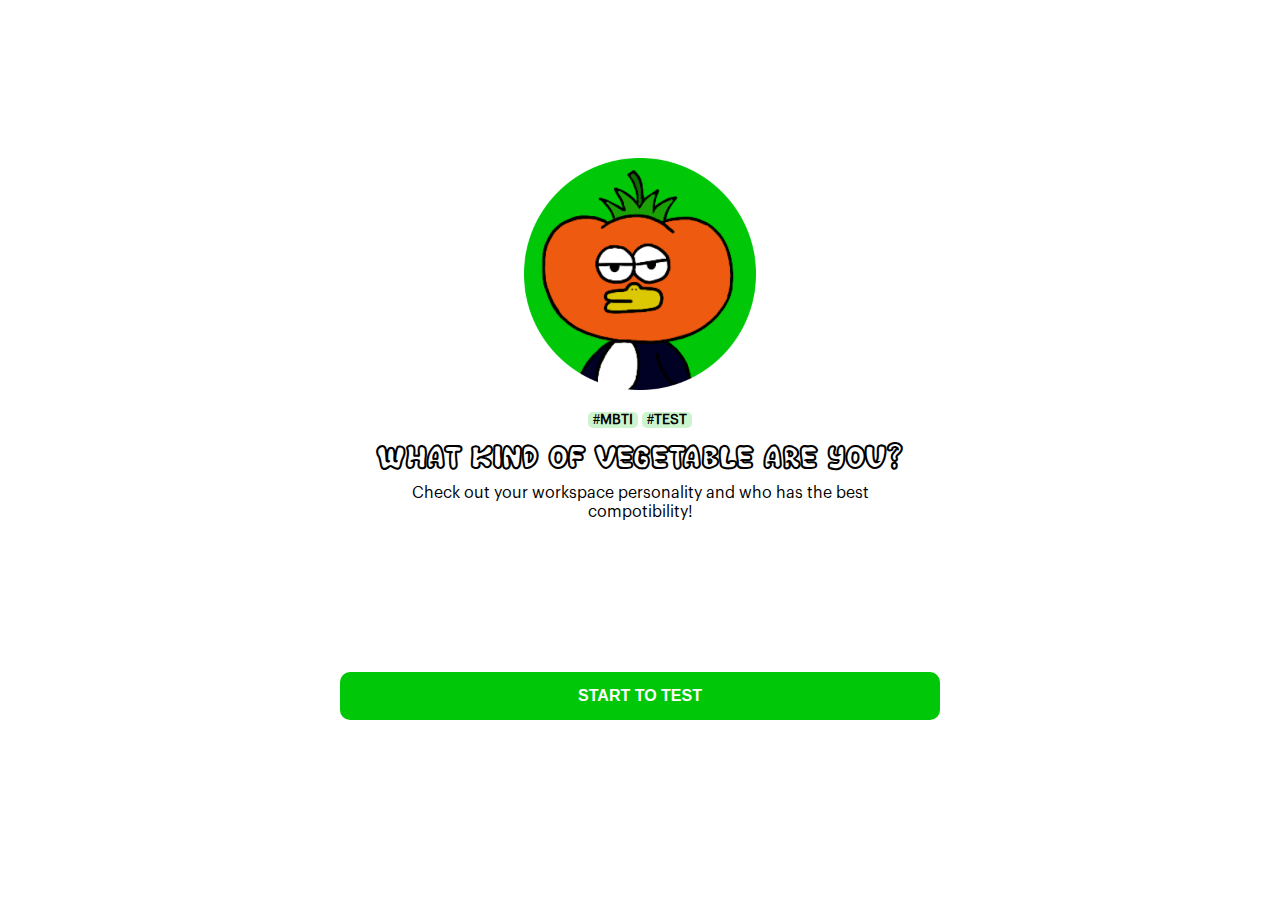
==== PUI-FINAL/index.html @ 0dc1e23e "pui" ====
<!DOCTYPE html>
<html lang="en">
<head>
    <meta charset="UTF-8">
    <meta http-equiv="X-UA-Compatible" content="IE=edge">
    <meta name="viewport" content="width=device-width, initial-scale=1.0">
    <title>MBTI TEST</title>
    <link rel="stylesheet" href="./style.css">
    <script src="./script.js" defer></script>
    <script src="https://code.jquery.com/jquery-3.5.1.min.js"></script>
</head>
<body>
    <!-- 시작 화면 -->
    <section id="start-page" role="group" aria-label="1/12">
        <div class="wrapper">
            <img class="character-img" src="./start-page-img/Group 38 (1).png" alt="">

        
            <div id="start-page-tag">
                <span class="tag-design">#MBTI</span>
                <span class="tag-design">#TEST</span>
            </div>
    
            <div id="start-page-title">
                <h1>WHAT KIND OF VEGETABLE ARE YOU?</h1>
            </div>
    
            <p id="start-page-desc">Check out your workspace personality and who has the best compotibility!</p>
            <button id="start-btn">START TO TEST</button>
        </div>

    </section>

    <!-- 질문 화면 -->
    <section id="main-page">
        <div class="wrapper">
            <div id="q1" role="group" aria-label="2/12">
                <div class="main-page-header">
                    <div class="main-page-q-info">
                        <img class="back_btn" src="" alt="">
                        <p class="prev_btn">PREVIOUS QUESTION</p>
                    </div>
                    <div class="q-sequence">1/12</div>
                </div>
                <div class="progress-bar">
                    <div class="progress-bar-current"></div>
                </div>
        
                <div class="main-page-question">
                    <h2 class="q-counter">Q1</h2>
                    <p class="q-content">When you have an early morning meeting, what would be your arrival time?</p>
                </div>
        
                <div class="main-page-option">
                    <!-- <input type="radio" name="q1-test" value="1">Arrive 10 minutes before the meeting time -->
                    <button class="quest-1 quest-answer" id="q1-option-1" value="1">Arrive 10 minutes before the meeting time</button>
                    <button class="quest-1 quest-answer" id="q1-option-2" value="2">Arrive just in time for the meeting time</button>
                </div>
            </div>
        
            <div id="q2" role="group" aria-label="3/12">
                <div class="main-page-header">
                    <div class="main-page-q-info">
                        <img class="back_btn" src="" alt="">
                        <p class="prev_btn">PREVIOUS QUESTION</p>
                    </div>
                    <div class="q-sequence">2/12</div>
                </div>
                <div class="progress-bar">
                    <div class="progress-bar-current"></div>
                </div>
        
                <div class="main-page-question">
                    <h2 class="q-counter">Q2</h2>
                    <p class="q-content">How would you handle things when you have a pile of to-dos?</p>
                </div>
        
                <div class="main-page-option">
                    <button class="quest-2 quest-answer" id="q2-option-1" value="1">Make a to-do list first, and process them sequentially</button>
                    <button class="quest-2 quest-answer" id="q2-option-2" value="2">Based on work situation, deal with it flexibly</button>
                </div>
            </div>

            
            <div  id="q3" role="group" aria-label="4/12">
                <div class="main-page-header">
                    <div class="main-page-q-info">
                        <img class="back_btn" src="" alt="">
                        <p class="prev_btn">PREVIOUS QUESTION</p>
                    </div>
                    <div class="q-sequence">3/12</div>
                </div>
                <div class="progress-bar">
                    <div class="progress-bar-current"></div>
                </div>
        
                <div class="main-page-question">
                    <h2 class="q-counter">Q3</h2>
                    <p class="q-content">On the last day of the project presentation, what would you think just before the presentation?</p>
                </div>
        
                <div class="main-page-option">
                    <button class="quest-3 quest-answer" id="q3-option-1" value="2">Think that the success or failure of the presentation is left to the luck</button>
                    <button class="quest-3 quest-answer" id="q3-option-2" value="1">Memorize the script and the expected questions</button>
                </div>
            </div>
        
            <div id="q4" role="group" aria-label="5/12">
                <div class="main-page-header">
                    <div class="main-page-q-info">
                        <img class="back_btn" src="" alt="">
                        <p class="prev_btn">PREVIOUS QUESTION</p>
                    </div>
                    <div class="q-sequence">4/12</div>
                </div>
                <div class="progress-bar">
                    <div class="progress-bar-current"></div>
                </div>
        
                <div class="main-page-question">
                    <h2 class="q-counter">Q4</h2>
                    <p class="q-content">On the way to a meeting, what would you do if you see the team member in front of you?</p>
                </div>
        
                <div class="main-page-option">
                    <button class="quest-4 quest-answer" id="q4-option-1" value="1">Don’t follw them, just walk at my own pace</button>
                    <button class="quest-4 quest-answer" id="q4-option-2" value="2">Say ‘Hi’, and walk together</button>
                </div>
            </div>
        
            <div id="q5" role="group" aria-label="6/12">
                <div class="main-page-header">
                    <div class="main-page-q-info">
                        <img class="back_btn" src="" alt="">
                        <p class="prev_btn">PREVIOUS QUESTION</p>
                    </div>
                    <div class="q-sequence">5/12</div>
                </div>
                <div class="progress-bar">
                    <div class="progress-bar-current"></div>
                </div>
        
                <div class="main-page-question">
                    <h2 class="q-counter">Q5</h2>
                    <p class="q-content">When you move to a new team, what would you do first?</p>
                </div>
        
                <div class="main-page-option">
                    <button class="quest-5 quest-answer" id="q5-option-1" value="2">Greet new team members</button>
                    <button class="quest-5 quest-answer" id="q5-option-2" value="1">Look through the old history to adapt to the new team</button>
                </div>
            </div>
        
            <div id="q6" role="group" aria-label="7/12">
                <div class="main-page-header">
                    <div class="main-page-q-info">
                        <img class="back_btn" src="" alt="">
                        <p class="prev_btn">PREVIOUS QUESTION</p>
                    </div>
                    <div class="q-sequence">6/12</div>
                </div>
                <div class="progress-bar">
                    <div class="progress-bar-current"></div>
                </div>
        
                <div class="main-page-question">
                    <h2 class="q-counter">Q6</h2>
                    <p class="q-content">If you had to choose between two bosses, which one would you like to work with?</p>
                </div>
        
                <div class="main-page-option">
                    <button class="quest-6 quest-answer" id="q6-option-1" value="1">A person with great abilities, but a cold and negative person</button>
                    <button class="quest-6 quest-answer" id="q6-option-2" value="2">A person who is not good at work, but is warm and positive</button>
                </div>
            </div>
        
        
            <div id="q7" role="group" aria-label="8/12">
                <div class="main-page-header">
                    <div class="main-page-q-info">
                        <img class="back_btn" src="" alt="">
                        <p class="prev_btn">PREVIOUS QUESTION</p>
                    </div>
                    <div class="q-sequence">7/12</div>
                </div>
                <div class="progress-bar">
                    <div class="progress-bar-current"></div>
                </div>
        
                <div class="main-page-question">
                    <h2 class="q-counter">Q7</h2>
                    <p class="q-content">If you had to select a new project, what project would you choose?</p>
                </div>
        
                <div class="main-page-option">
                    <button class="quest-7 quest-answer" id="q7-option-1" value="1">Choose a job that is more conducive to your career</button>
                    <button class="quest-7 quest-answer" id="q7-option-2" value="2">Choose a job that appeals to you more</button>
                </div>
            </div>
        
            <div id="q8" role="group" aria-label="9/12">
                <div class="main-page-header">
                    <div class="main-page-q-info">
                        <img class="back_btn" src="" alt="">
                        <p class="prev_btn">PREVIOUS QUESTION</p>
                    </div>
                    <div class="q-sequence">8/12</div>
                </div>
                <div class="progress-bar">
                    <div class="progress-bar-current"></div>
                </div>
        
                <div class="main-page-question">
                    <h2 class="q-counter">Q8</h2>
                    <p class="q-content">If you was given a new project, how would you proceed?</p>
                </div>
        
                <div class="main-page-option">
                    <button class="quest-8 quest-answer" id="q8-option-1" value="1">Pursue a safe direction based on previous data</button>
                    <button class="quest-8 quest-answer" id="q8-option-2" value="2">Trust your intuition and try a new direction</button>
                </div>
            </div>
        
            <div id="q9" role="group" aria-label="10/12">
                <div class="main-page-header">
                    <div class="main-page-q-info">
                        <img class="back_btn" src="" alt="">
                        <p class="prev_btn">PREVIOUS QUESTION</p>
                    </div>
                    <div class="q-sequence">9/12</div>
                </div>
                <div class="progress-bar">
                    <div class="progress-bar-current"></div>
                </div>
        
                <div class="main-page-question">
                    <h2 class="q-counter">Q9</h2>
                    <p class="q-content">On Friday night, if you can go home early, what would you do?</p>
                </div>
        
                <div class="main-page-option">
                    <button class="quest-9 quest-answer" id="q9-option-1" value="1">Go straight home and do what you want to do and rest</button>
                    <button class="quest-9 quest-answer" id="q9-option-2" value="2">Call your friends and have dinner together in a nice place</button>
                </div>
            </div>

            <div id="q10" role="group" aria-label="10/12">
                <div class="main-page-header">
                    <div class="main-page-q-info">
                        <img class="back_btn" src="" alt="">
                        <p class="prev_btn">PREVIOUS QUESTION</p>
                    </div>
                    <div class="q-sequence">10/12</div>
                </div>
                <div class="progress-bar">
                    <div class="progress-bar-current"></div>
                </div>
        
                <div class="main-page-question">
                    <h2 class="q-counter">Q10</h2>
                    <p class="q-content">When your colleague sent you a message that the file that he worked hard on was gone, how would you respond?</p>
                </div>
        
                <div class="main-page-option">
                    <button class="quest-10 quest-answer" id="q10-option-1" value="1">Try to find solutions like asking whether he have backed up</button>
                    <button class="quest-10 quest-answer" id="q10-option-2" value="2">Try to Sympathize with him because you know how hard he worked on</button>
                </div>
            </div>

            <div id="q11" role="group" aria-label="10/12">
                <div class="main-page-header">
                    <div class="main-page-q-info">
                        <img class="back_btn" src="" alt="">
                        <p class="prev_btn">PREVIOUS QUESTION</p>
                    </div>
                    <div class="q-sequence">11/12</div>
                </div>
                <div class="progress-bar">
                    <div class="progress-bar-current"></div>
                </div>
        
                <div class="main-page-question">
                    <h2 class="q-counter">Q11</h2>
                    <p class="q-content">When you read an article about a new trend related to your team, what would be your actions?</p>
                </div>
        
                <div class="main-page-option">
                    <button class="quest-11 quest-answer" id="q11-option-1" value="1">Keep it private</button>
                    <button class="quest-11 quest-answer" id="q11-option-2" value="2">Share with team members</button>
                </div>
            </div>
       
        
            <div id="q12" role="group" aria-label="11/12">
                <div class="main-page-header">
                    <div class="main-page-q-info">
                        <img class="back_btn" src="" alt="">
                        <p class="prev_btn">PREVIOUS QUESTION</p>
                    </div>
                    <div class="q-sequence">12/12</div>
                </div>
                <div class="progress-bar">
                    <div class="progress-bar-current"></div>
                </div>
        
                <div class="main-page-question">
                    <h2 class="q-counter">Q12</h2>
                    <p class="q-content">While doing this test, you would:</p>
                </div>
        
                <div class="main-page-option">
                    <button class="quest-12 quest-answer" id="q12-option-1" value="1">Participate without thinking</button>
                    <button class="quest-12 quest-answer" id="q12-option-2" value="2">Think about the logic of this test</button>
                </div>
            </div> 
        </div>
    </section>

   
    <!-- 분석 화면 -->
    <div id="loading-page" role="group" aria-label="12/12">
        <div class="wrapper">
            <div class="loading-img-top">
                <img class="loading-img" id="loading-img-1" src="./Loading-img/제목_없는_아트워크 4 3.png" alt="">
                <img class="loading-img" id="loading-img-2" src="./Loading-img/제목_없는_아트워크 4 8.png" alt="">
                <img class="loading-img" id="loading-img-3" src="./Loading-img/제목_없는_아트워크 4 5.png" alt="">
                <img class="loading-img" id="loading-img-4" src="./Loading-img/제목_없는_아트워크 4 1.png" alt="">
            </div>
            <div id="loading-text-test" class="loading-text">ANALYSING YOUR CHARACTER</div>
            <div class="loading-img-bottom">
                <img class="loading-img" id="loading-img-5" src="./Loading-img/제목_없는_아트워크 5.png" alt="">
                <img class="loading-img" id="loading-img-6" src="./Loading-img/제목_없는_아트워크 4 2.png" alt="">
                <img class="loading-img" id="loading-img-7" src="./Loading-img/제목_없는_아트워크 4 4.png" alt="">
                <img class="loading-img" id="loading-img-8" src="./Loading-img/제목_없는_아트워크 4 7.png" alt="">
            </div>

            <button id="result-btn" class="show-result-btn">SHOW MY RESULT</button>
        </div>
    </div>

    <!-- 결과 화면 -->
    <section id="result-page">
        <div class="wrapper">
            <p class="mbti">#ISTP</p>
            <h2 class="result-name">SOULLESS TOMATO</h2>
            <p class="result-charac">You, who adapts well to any sudden change, are like a <b>TOMATO</b>which can be juice, jam, or ketchup.</p>
        
            <h3 class="result-desc">ABOUT TOMATO</h3>
            <ul class="result-desc-list">
                <li>You are realistic, objective, and logical person.</li>
                <li>You adapt well to sudden changes and react calmly to emergency situations.</li>
                <li>You're always looking for shortcuts. To put it more extreme, you even tend to save effort.</li>
                <li>You're stubborn and have a strong subjectivity.</li>
                <li>You're indifferent to things you are not interested in or to others.</li>
            </ul>
        
            <div>
                <h3 class="result-desc">ADVICE FOR TOMATO</h3>
                <ul class="result-desc-list">
                    <li>Try to give someone, who does something well, a small compliment!</li>
                    <li>Try to give someone, who needs help, helps.</li>
                </ul>
            </div>
        
            <div>
                <h3 class="result-desc">TOMATO HATES THESE</h3>
                <ul class="result-desc-list">
                    <li>Tomato dislikes being interrupted its personal time.</li>
                    <li>Tomato is usually blunt, so don't get hurt!</li>
                </ul>
            </div>
        
            <div>
                <h3 class="result-desc">PERFECT MATCH</h3>
                <img class="result-desc-img" src="" alt="">
                <img class="result-desc-img" src="" alt="">
            </div>
        
            <button id="copy-btn">COPY TO SHARE</button>
            <button id="redo-btn">REDO THE TEST</button>
        </div>
    </section>
</body>
</html>
---- PUI-FINAL/style.css ----
/* 공통 */
@font-face {
    font-family: 'cocola';
    src: url(./font/cocola/Cocola.ttf) format('truetype');
}

@font-face {
    font-family: 'graphik-regualr';
    src: url(./font/graphik/Graphik-Regular-Trial.otf) format('truetype');
}

@font-face {
    font-family: 'graphik-bold';
    src: url(./font/graphik/Graphik-Bold-Trial.otf) format('truetype');
}


@font-face {
    font-family: 'neue-regular';
    src: url(./font/neue/NeueMachina-Regular.otf) format('truetype');
}

@font-face {
    font-family: 'neue-bold';
    src: url(./font/neue/NeueMachina-Ultrabold.otf) format('truetype');
}

body {
    font-family: 'graphik-regualr';
}


/* 시작페이지 */
#start-page {
    display: flex;
    width: 100%;
    height: 100%;
    justify-content: center;
}

#start-page .wrapper {
    display: flex;
    flex-direction: column;
    width: 100%;
    height: 100%;
    max-width: 600px;
    margin-left: 40px;
    margin-right: 40px;
}

h1 {
    font-family: 'cocola';
    /* text-shadow: -2px 0 black, 0 2px black, 2px 0 black, 0 -2px black; */
    -webkit-text-stroke: 1px black;
    color: white;
    font-size: 32px;
    text-align: center;
    margin: 15px 20px 10px 20px;
}

.tag-design {
    background-color: #CCF4CE;
    border-radius: 5px;
    padding: 1px 5px 1px 5px;
    font-weight: 600;
    font-size: 14px;
}

#start-page-tag {
    margin: 0 auto;
}

#start-page-desc {
    font-size: 16px;
    text-align: center;
    margin: 0px 20px 0px 20px;
}

#start-btn {
    padding-top: 15px;
    padding-bottom: 15px;
    font-size: 16px;
    font-weight: 700;
    background-color: #00C708;
    border: none;
    color: white;
    text-align: center;
    text-decoration: none;
    width: 100%;
    border-radius: 10px;
    margin-top: 150px;
    cursor: pointer;
}


.character-img {
    width: 232px;
    margin: 150px auto 20px auto;
}


/* 질문페이지 */
#main-page {
    display: none;
    width: 100%;
    height: 100%;
    max-width: 600px;
    margin: 20px auto 20px auto;
}

#main-page .wrapper {
    margin-left: 40px;
    margin-right: 40px;
}

.main-page-header {
    display: flex;
    justify-content: space-between;
    align-items: center;
}

.q-sequence {
    font-size: 12px;
    color: #cecece;
}

.prev_btn {
    font-size: 12px;
    color: #cecece;
}

.progress-bar {
    height: 7px;
    width: 100%;
    background-color: #F6F6F6;
    border-radius: 100px;
}

.progress-bar-current {
    height: 7px;
    width: 8%;
    background-color: #2A5CF3;
    border-radius: 100px;
}

.q-counter {
    font-size: 36px;
    color: #2A5CF3;
    font-family: 'graphik-bold';
    font-weight: 900;
    margin-bottom: 0px;
}

.q-content {
    font-size: 28px;
    font-family: 'graphik-bold';
    line-height: 1.4;
    margin-top: 0px;
}

.main-page-option {
    display: flex;
    flex-direction: column;
    margin-top: 150px;
}

.main-page-option .quest-answer {
    background-color: #F6F6F6;
    border: none;
    padding-top: 15px;
    padding-bottom: 15px;
    font-size: 18px;
    font-family: 'graphik-regular';
    font-weight: 700;
    text-decoration: none;
    text-align: left;
    padding-left: 20px;
    padding-right: 20px;
    width: 100%;
    height: 84px;
    border-radius: 10px;
    margin-top: 10px;
    cursor: pointer;
}

#q2, #q3, #q4, #q5, #q6, #q7, #q8, #q9, #q10, #q11, #q12{
    display: none;
}


/* 로딩페이지 */
#loading-page {
    display: none;
    width: 100%;
    height: 100%;
    max-width: 600px;
    margin: 20px auto 20px auto;
}

#loading-page .wrapper {
    display: flex;
    flex-direction: column;
    justify-content: center;
    margin-left: 40px;
    margin-right: 40px;
}

.loading-text {
    font-family: 'cocola';
    /* text-shadow: -2px 0 black, 0 2px black, 2px 0 black, 0 -2px black; */
    -webkit-text-stroke: 2px black;
    color: white;
    font-size: 50px;
    text-align: center;
    margin: 15px 20px 10px 20px;
}

.loading-img {
    opacity: 0%;
    height: 110px;
    padding-right: 10px;
    padding-left: 10px;
}

.loading-img-top {
    margin: 150px auto 20px auto;
    display: flex;
    justify-content: space-between;
}

.loading-img-bottom {
    margin: 20px auto 20px auto;
}

#result-btn {
    display: none;
    padding-top: 15px;
    padding-bottom: 15px;
    font-size: 16px;
    font-weight: 700;
    background-color: #00C708;
    border: none;
    color: white;
    text-align: center;
    text-decoration: none;
    width: 100%;
    border-radius: 10px;
    margin-top: 150px;
    cursor: pointer;
}


/* 로딩페이지 */
#result-page {
    display: none;
}
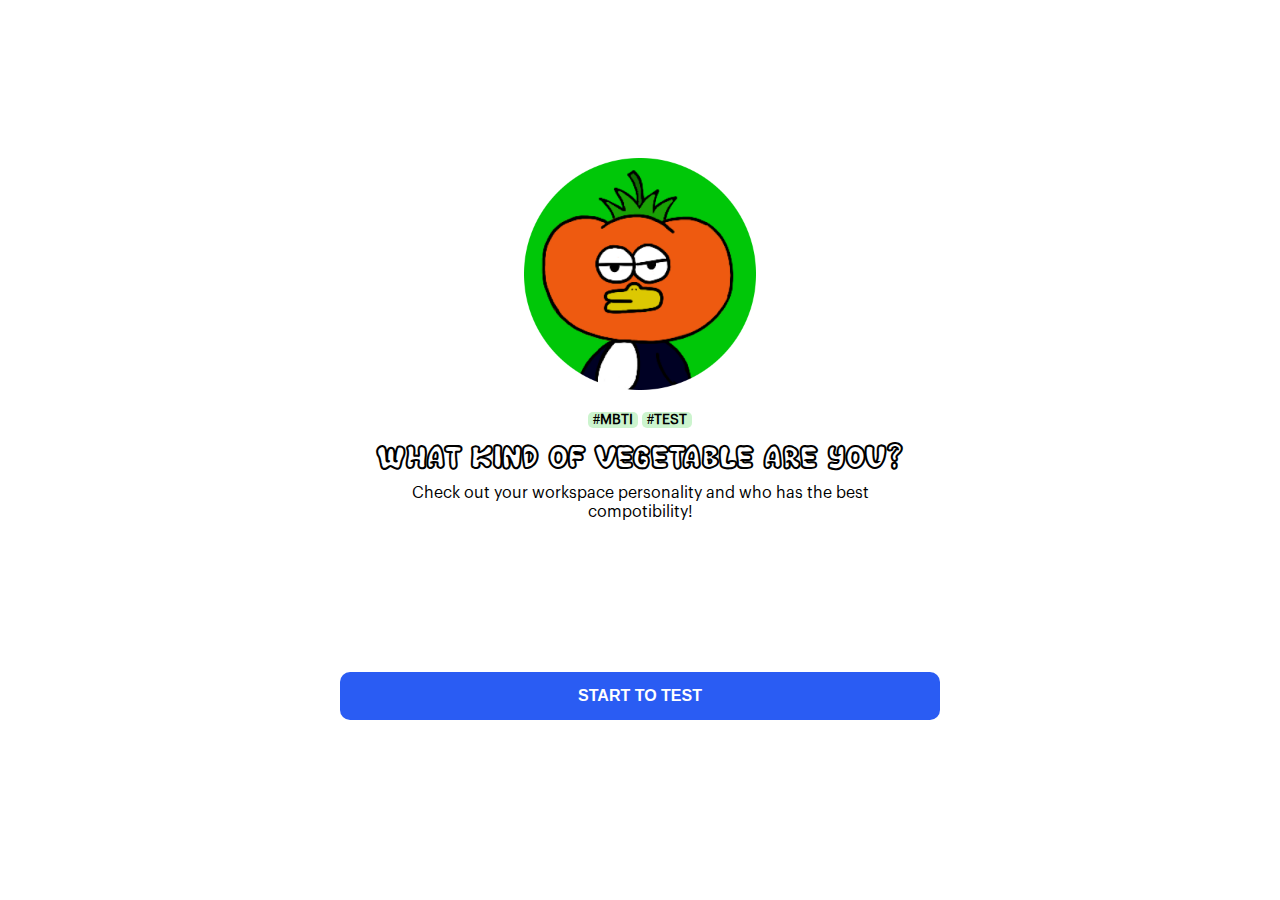
==== commit 2ed5754a: "d" ====
--- a/PUI-FINAL/index.html
+++ b/PUI-FINAL/index.html
@@ -36,10 +36,10 @@
         <div class="wrapper">
             <div id="q1" role="group" aria-label="2/12">
                 <div class="main-page-header">
-                    <div class="main-page-q-info">
-                        <img class="back_btn" src="" alt="">
-                        <p class="prev_btn">PREVIOUS QUESTION</p>
-                    </div>
+                    <!-- <div class="main-page-q-info">
+                        <img class="back_btn" src="./Vector 7.png" alt="">
+                        <p class="prev_btn">PREVIOUS QUESTION</p>
+                    </div> -->
                     <div class="q-sequence">1/12</div>
                 </div>
                 <div class="progress-bar">
@@ -53,17 +53,17 @@
         
                 <div class="main-page-option">
                     <!-- <input type="radio" name="q1-test" value="1">Arrive 10 minutes before the meeting time -->
-                    <button class="quest-1 quest-answer" id="q1-option-1" value="1">Arrive 10 minutes before the meeting time</button>
-                    <button class="quest-1 quest-answer" id="q1-option-2" value="2">Arrive just in time for the meeting time</button>
+                    <button class="quest-1 quest-answer opt1" id="q1-option-1" value="1">Arrive 10 minutes before the meeting time</button>
+                    <button class="quest-1 quest-answer opt2" id="q1-option-2" value="2">Arrive just in time for the meeting time</button>
                 </div>
             </div>
         
             <div id="q2" role="group" aria-label="3/12">
                 <div class="main-page-header">
-                    <div class="main-page-q-info">
-                        <img class="back_btn" src="" alt="">
-                        <p class="prev_btn">PREVIOUS QUESTION</p>
-                    </div>
+                    <!-- <div class="main-page-q-info">
+                        <img class="back_btn" src="" alt="">
+                        <p class="prev_btn">PREVIOUS QUESTION</p>
+                    </div> -->
                     <div class="q-sequence">2/12</div>
                 </div>
                 <div class="progress-bar">
@@ -76,18 +76,18 @@
                 </div>
         
                 <div class="main-page-option">
-                    <button class="quest-2 quest-answer" id="q2-option-1" value="1">Make a to-do list first, and process them sequentially</button>
-                    <button class="quest-2 quest-answer" id="q2-option-2" value="2">Based on work situation, deal with it flexibly</button>
+                    <button class="quest-2 quest-answer opt1" id="q2-option-1" value="1">Make a to-do list first, and process them sequentially</button>
+                    <button class="quest-2 quest-answer opt2" id="q2-option-2" value="2">Based on work situation, deal with it flexibly</button>
                 </div>
             </div>
 
             
             <div  id="q3" role="group" aria-label="4/12">
                 <div class="main-page-header">
-                    <div class="main-page-q-info">
-                        <img class="back_btn" src="" alt="">
-                        <p class="prev_btn">PREVIOUS QUESTION</p>
-                    </div>
+                    <!-- <div class="main-page-q-info">
+                        <img class="back_btn" src="" alt="">
+                        <p class="prev_btn">PREVIOUS QUESTION</p>
+                    </div> -->
                     <div class="q-sequence">3/12</div>
                 </div>
                 <div class="progress-bar">
@@ -100,17 +100,17 @@
                 </div>
         
                 <div class="main-page-option">
-                    <button class="quest-3 quest-answer" id="q3-option-1" value="2">Think that the success or failure of the presentation is left to the luck</button>
-                    <button class="quest-3 quest-answer" id="q3-option-2" value="1">Memorize the script and the expected questions</button>
+                    <button class="quest-3 quest-answer opt1" id="q3-option-1" value="2">Think that the success or failure of the presentation is left to the luck</button>
+                    <button class="quest-3 quest-answer opt2" id="q3-option-2" value="1">Memorize the script and the expected questions</button>
                 </div>
             </div>
         
             <div id="q4" role="group" aria-label="5/12">
                 <div class="main-page-header">
-                    <div class="main-page-q-info">
-                        <img class="back_btn" src="" alt="">
-                        <p class="prev_btn">PREVIOUS QUESTION</p>
-                    </div>
+                    <!-- <div class="main-page-q-info">
+                        <img class="back_btn" src="" alt="">
+                        <p class="prev_btn">PREVIOUS QUESTION</p>
+                    </div> -->
                     <div class="q-sequence">4/12</div>
                 </div>
                 <div class="progress-bar">
@@ -123,17 +123,17 @@
                 </div>
         
                 <div class="main-page-option">
-                    <button class="quest-4 quest-answer" id="q4-option-1" value="1">Don’t follw them, just walk at my own pace</button>
-                    <button class="quest-4 quest-answer" id="q4-option-2" value="2">Say ‘Hi’, and walk together</button>
+                    <button class="quest-4 quest-answer opt1" id="q4-option-1" value="1">Don’t follw them, just walk at my own pace</button>
+                    <button class="quest-4 quest-answer opt2" id="q4-option-2" value="2">Say ‘Hi’, and walk together</button>
                 </div>
             </div>
         
             <div id="q5" role="group" aria-label="6/12">
                 <div class="main-page-header">
-                    <div class="main-page-q-info">
-                        <img class="back_btn" src="" alt="">
-                        <p class="prev_btn">PREVIOUS QUESTION</p>
-                    </div>
+                    <!-- <div class="main-page-q-info">
+                        <img class="back_btn" src="" alt="">
+                        <p class="prev_btn">PREVIOUS QUESTION</p>
+                    </div> -->
                     <div class="q-sequence">5/12</div>
                 </div>
                 <div class="progress-bar">
@@ -146,17 +146,17 @@
                 </div>
         
                 <div class="main-page-option">
-                    <button class="quest-5 quest-answer" id="q5-option-1" value="2">Greet new team members</button>
-                    <button class="quest-5 quest-answer" id="q5-option-2" value="1">Look through the old history to adapt to the new team</button>
+                    <button class="quest-5 quest-answer opt1" id="q5-option-1" value="2">Greet new team members</button>
+                    <button class="quest-5 quest-answer opt2" id="q5-option-2" value="1">Look through the old history to adapt to the new team</button>
                 </div>
             </div>
         
             <div id="q6" role="group" aria-label="7/12">
                 <div class="main-page-header">
-                    <div class="main-page-q-info">
-                        <img class="back_btn" src="" alt="">
-                        <p class="prev_btn">PREVIOUS QUESTION</p>
-                    </div>
+                    <!-- <div class="main-page-q-info">
+                        <img class="back_btn" src="" alt="">
+                        <p class="prev_btn">PREVIOUS QUESTION</p>
+                    </div> -->
                     <div class="q-sequence">6/12</div>
                 </div>
                 <div class="progress-bar">
@@ -169,18 +169,18 @@
                 </div>
         
                 <div class="main-page-option">
-                    <button class="quest-6 quest-answer" id="q6-option-1" value="1">A person with great abilities, but a cold and negative person</button>
-                    <button class="quest-6 quest-answer" id="q6-option-2" value="2">A person who is not good at work, but is warm and positive</button>
+                    <button class="quest-6 quest-answer opt1" id="q6-option-1" value="1">A person with great abilities, but a cold and negative person</button>
+                    <button class="quest-6 quest-answer opt2" id="q6-option-2" value="2">A person who is not good at work, but is warm and positive</button>
                 </div>
             </div>
         
         
             <div id="q7" role="group" aria-label="8/12">
                 <div class="main-page-header">
-                    <div class="main-page-q-info">
-                        <img class="back_btn" src="" alt="">
-                        <p class="prev_btn">PREVIOUS QUESTION</p>
-                    </div>
+                    <!-- <div class="main-page-q-info">
+                        <img class="back_btn" src="" alt="">
+                        <p class="prev_btn">PREVIOUS QUESTION</p>
+                    </div> -->
                     <div class="q-sequence">7/12</div>
                 </div>
                 <div class="progress-bar">
@@ -193,17 +193,17 @@
                 </div>
         
                 <div class="main-page-option">
-                    <button class="quest-7 quest-answer" id="q7-option-1" value="1">Choose a job that is more conducive to your career</button>
-                    <button class="quest-7 quest-answer" id="q7-option-2" value="2">Choose a job that appeals to you more</button>
+                    <button class="quest-7 quest-answer opt1" id="q7-option-1" value="1">Choose a job that is more conducive to your career</button>
+                    <button class="quest-7 quest-answer opt2" id="q7-option-2" value="2">Choose a job that appeals to you more</button>
                 </div>
             </div>
         
             <div id="q8" role="group" aria-label="9/12">
                 <div class="main-page-header">
-                    <div class="main-page-q-info">
-                        <img class="back_btn" src="" alt="">
-                        <p class="prev_btn">PREVIOUS QUESTION</p>
-                    </div>
+                    <!-- <div class="main-page-q-info">
+                        <img class="back_btn" src="" alt="">
+                        <p class="prev_btn">PREVIOUS QUESTION</p>
+                    </div> -->
                     <div class="q-sequence">8/12</div>
                 </div>
                 <div class="progress-bar">
@@ -216,17 +216,17 @@
                 </div>
         
                 <div class="main-page-option">
-                    <button class="quest-8 quest-answer" id="q8-option-1" value="1">Pursue a safe direction based on previous data</button>
-                    <button class="quest-8 quest-answer" id="q8-option-2" value="2">Trust your intuition and try a new direction</button>
+                    <button class="quest-8 quest-answer opt1" id="q8-option-1" value="1">Pursue a safe direction based on previous data</button>
+                    <button class="quest-8 quest-answer opt2" id="q8-option-2" value="2">Trust your intuition and try a new direction</button>
                 </div>
             </div>
         
             <div id="q9" role="group" aria-label="10/12">
                 <div class="main-page-header">
-                    <div class="main-page-q-info">
-                        <img class="back_btn" src="" alt="">
-                        <p class="prev_btn">PREVIOUS QUESTION</p>
-                    </div>
+                    <!-- <div class="main-page-q-info">
+                        <img class="back_btn" src="" alt="">
+                        <p class="prev_btn">PREVIOUS QUESTION</p>
+                    </div> -->
                     <div class="q-sequence">9/12</div>
                 </div>
                 <div class="progress-bar">
@@ -239,17 +239,17 @@
                 </div>
         
                 <div class="main-page-option">
-                    <button class="quest-9 quest-answer" id="q9-option-1" value="1">Go straight home and do what you want to do and rest</button>
-                    <button class="quest-9 quest-answer" id="q9-option-2" value="2">Call your friends and have dinner together in a nice place</button>
+                    <button class="quest-9 quest-answer opt1" id="q9-option-1" value="1">Go straight home and do what you want to do and rest</button>
+                    <button class="quest-9 quest-answer opt2" id="q9-option-2" value="2">Call your friends and have dinner together in a nice place</button>
                 </div>
             </div>
 
             <div id="q10" role="group" aria-label="10/12">
                 <div class="main-page-header">
-                    <div class="main-page-q-info">
-                        <img class="back_btn" src="" alt="">
-                        <p class="prev_btn">PREVIOUS QUESTION</p>
-                    </div>
+                    <!-- <div class="main-page-q-info">
+                        <img class="back_btn" src="" alt="">
+                        <p class="prev_btn">PREVIOUS QUESTION</p>
+                    </div> -->
                     <div class="q-sequence">10/12</div>
                 </div>
                 <div class="progress-bar">
@@ -262,17 +262,17 @@
                 </div>
         
                 <div class="main-page-option">
-                    <button class="quest-10 quest-answer" id="q10-option-1" value="1">Try to find solutions like asking whether he have backed up</button>
-                    <button class="quest-10 quest-answer" id="q10-option-2" value="2">Try to Sympathize with him because you know how hard he worked on</button>
+                    <button class="quest-10 quest-answer opt1" id="q10-option-1" value="1">Try to find solutions like asking whether he have backed up</button>
+                    <button class="quest-10 quest-answer opt2" id="q10-option-2" value="2">Try to Sympathize with him because you know how hard he worked on</button>
                 </div>
             </div>
 
             <div id="q11" role="group" aria-label="10/12">
                 <div class="main-page-header">
-                    <div class="main-page-q-info">
-                        <img class="back_btn" src="" alt="">
-                        <p class="prev_btn">PREVIOUS QUESTION</p>
-                    </div>
+                    <!-- <div class="main-page-q-info">
+                        <img class="back_btn" src="" alt="">
+                        <p class="prev_btn">PREVIOUS QUESTION</p>
+                    </div> -->
                     <div class="q-sequence">11/12</div>
                 </div>
                 <div class="progress-bar">
@@ -285,18 +285,18 @@
                 </div>
         
                 <div class="main-page-option">
-                    <button class="quest-11 quest-answer" id="q11-option-1" value="1">Keep it private</button>
-                    <button class="quest-11 quest-answer" id="q11-option-2" value="2">Share with team members</button>
+                    <button class="quest-11 quest-answer opt1" id="q11-option-1" value="1">Keep it private</button>
+                    <button class="quest-11 quest-answer opt2" id="q11-option-2" value="2">Share with team members</button>
                 </div>
             </div>
        
         
             <div id="q12" role="group" aria-label="11/12">
                 <div class="main-page-header">
-                    <div class="main-page-q-info">
-                        <img class="back_btn" src="" alt="">
-                        <p class="prev_btn">PREVIOUS QUESTION</p>
-                    </div>
+                    <!-- <div class="main-page-q-info">
+                        <img class="back_btn" src="" alt="">
+                        <p class="prev_btn">PREVIOUS QUESTION</p>
+                    </div> -->
                     <div class="q-sequence">12/12</div>
                 </div>
                 <div class="progress-bar">
@@ -309,8 +309,8 @@
                 </div>
         
                 <div class="main-page-option">
-                    <button class="quest-12 quest-answer" id="q12-option-1" value="1">Participate without thinking</button>
-                    <button class="quest-12 quest-answer" id="q12-option-2" value="2">Think about the logic of this test</button>
+                    <button class="quest-12 quest-answer opt1" id="q12-option-1" value="1">Participate without thinking</button>
+                    <button class="quest-12 quest-answer opt2" id="q12-option-2" value="2">Think about the logic of this test</button>
                 </div>
             </div> 
         </div>
@@ -321,17 +321,17 @@
     <div id="loading-page" role="group" aria-label="12/12">
         <div class="wrapper">
             <div class="loading-img-top">
-                <img class="loading-img" id="loading-img-1" src="./Loading-img/제목_없는_아트워크 4 3.png" alt="">
-                <img class="loading-img" id="loading-img-2" src="./Loading-img/제목_없는_아트워크 4 8.png" alt="">
-                <img class="loading-img" id="loading-img-3" src="./Loading-img/제목_없는_아트워크 4 5.png" alt="">
-                <img class="loading-img" id="loading-img-4" src="./Loading-img/제목_없는_아트워크 4 1.png" alt="">
+                <img class="loading-img" id="loading-img-1" src="https://jiwonl3.github.io/PUI-FINAL/PUI-FINAL/Loading-img/INFP.png" alt="">
+                <img class="loading-img" id="loading-img-2" src="https://jiwonl3.github.io/PUI-FINAL/PUI-FINAL/Loading-img/INFJ.png" alt="">
+                <img class="loading-img" id="loading-img-3" src="https://jiwonl3.github.io/PUI-FINAL/PUI-FINAL/Loading-img/ENTP.png" alt="">
+                <img class="loading-img" id="loading-img-4" src="https://jiwonl3.github.io/PUI-FINAL/PUI-FINAL/Loading-img/ISFP.png" alt="">
             </div>
             <div id="loading-text-test" class="loading-text">ANALYSING YOUR CHARACTER</div>
             <div class="loading-img-bottom">
-                <img class="loading-img" id="loading-img-5" src="./Loading-img/제목_없는_아트워크 5.png" alt="">
-                <img class="loading-img" id="loading-img-6" src="./Loading-img/제목_없는_아트워크 4 2.png" alt="">
-                <img class="loading-img" id="loading-img-7" src="./Loading-img/제목_없는_아트워크 4 4.png" alt="">
-                <img class="loading-img" id="loading-img-8" src="./Loading-img/제목_없는_아트워크 4 7.png" alt="">
+                <img class="loading-img" id="loading-img-5" src="https://jiwonl3.github.io/PUI-FINAL/PUI-FINAL/Loading-img/ISTP.png" alt="">
+                <img class="loading-img" id="loading-img-6" src="https://jiwonl3.github.io/PUI-FINAL/PUI-FINAL/Loading-img/INTJ.png" alt="">
+                <img class="loading-img" id="loading-img-7" src="https://jiwonl3.github.io/PUI-FINAL/PUI-FINAL/Loading-img/ISFJ.png" alt="">
+                <img class="loading-img" id="loading-img-8" src="https://jiwonl3.github.io/PUI-FINAL/PUI-FINAL/Loading-img/ISTJ.png" alt="">
             </div>
 
             <button id="result-btn" class="show-result-btn">SHOW MY RESULT</button>
@@ -378,6 +378,7 @@
         
             <button id="copy-btn">COPY TO SHARE</button>
             <button id="redo-btn">REDO THE TEST</button>
+
         </div>
     </section>
 </body>
--- a/PUI-FINAL/style.css
+++ b/PUI-FINAL/style.css
@@ -28,7 +28,6 @@
 body {
     font-family: 'graphik-regualr';
 }
-
 
 /* 시작페이지 */
 #start-page {
@@ -81,7 +80,7 @@
     padding-bottom: 15px;
     font-size: 16px;
     font-weight: 700;
-    background-color: #00C708;
+    background-color: #2A5CF3;
     border: none;
     color: white;
     text-align: center;
@@ -111,12 +110,15 @@
 #main-page .wrapper {
     margin-left: 40px;
     margin-right: 40px;
+    min-width: 375px;
 }
 
 .main-page-header {
     display: flex;
     justify-content: space-between;
     align-items: center;
+    margin-top: 30px;
+    margin-bottom: 10px;
 }
 
 .q-sequence {
@@ -127,6 +129,17 @@
 .prev_btn {
     font-size: 12px;
     color: #cecece;
+}
+
+.back_btn {
+    width: 7px;
+    height: 13.5px;
+    margin-right: 10px;
+}
+
+.main-page-q-info {
+    display: flex;
+    align-items: center;
 }
 
 .progress-bar {
@@ -170,8 +183,8 @@
     padding-top: 15px;
     padding-bottom: 15px;
     font-size: 18px;
-    font-family: 'graphik-regular';
-    font-weight: 700;
+    font-family: 'graphik-regualr';
+    /* font-weight: 700; */
     text-decoration: none;
     text-align: left;
     padding-left: 20px;
@@ -183,6 +196,11 @@
     cursor: pointer;
 }
 
+.main-page-option .quest-answer:hover {
+    background-color: #2A5CF3;
+    color: white;
+}
+
 #q2, #q3, #q4, #q5, #q6, #q7, #q8, #q9, #q10, #q11, #q12{
     display: none;
 }
@@ -203,6 +221,7 @@
     justify-content: center;
     margin-left: 40px;
     margin-right: 40px;
+    min-width: 375px;
 }
 
 .loading-text {
@@ -238,7 +257,7 @@
     padding-bottom: 15px;
     font-size: 16px;
     font-weight: 700;
-    background-color: #00C708;
+    background-color: #2A5CF3;
     border: none;
     color: white;
     text-align: center;
@@ -256,3 +275,8 @@
 }
 
 
+/* width = 414 */
+
+@media (414px >= width) {
+    
+}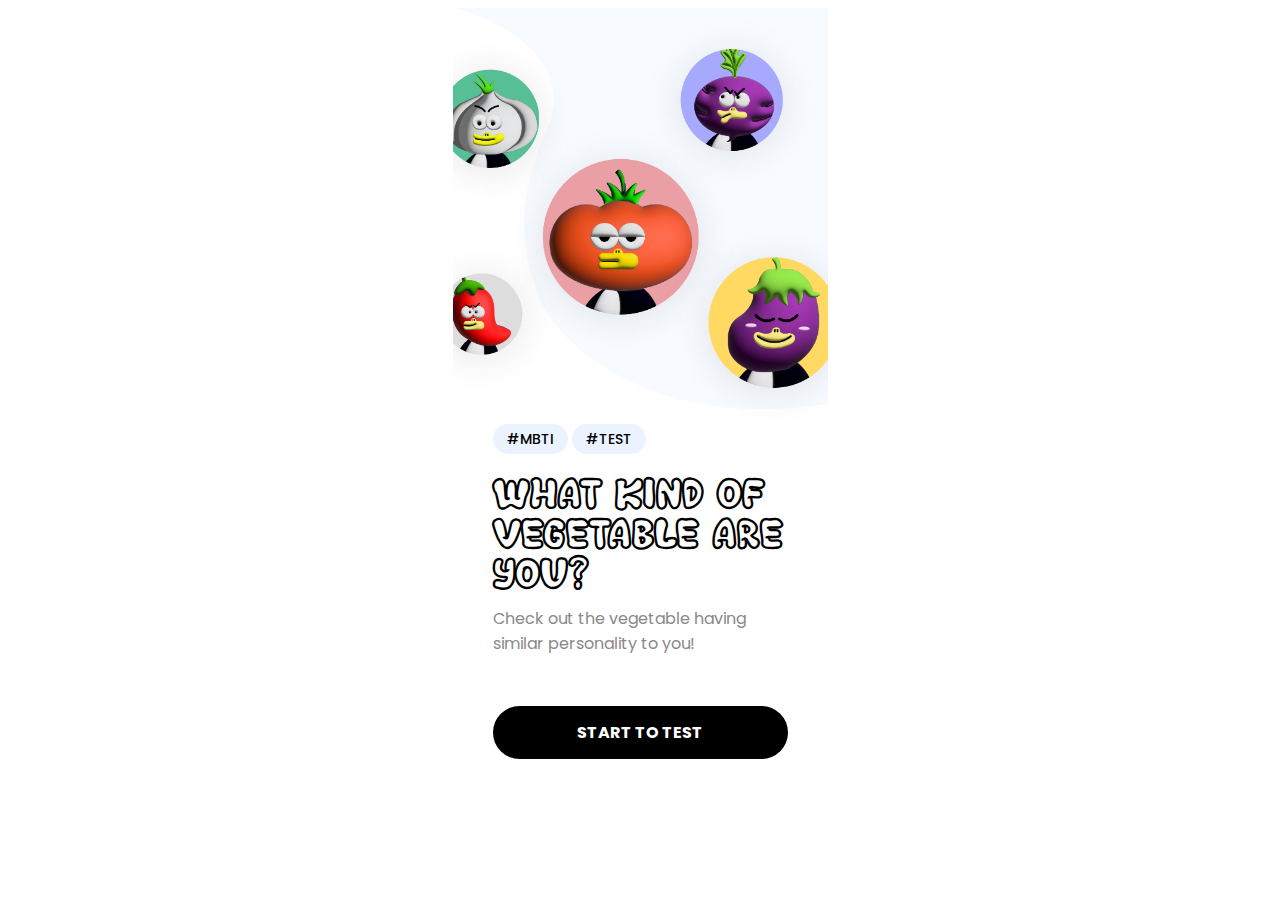
==== commit 702e6eee: "responsive" ====
--- a/PUI-FINAL/index.html
+++ b/PUI-FINAL/index.html
@@ -12,10 +12,11 @@
 <body>
     <!-- 시작 화면 -->
     <section id="start-page" role="group" aria-label="1/12">
-        <div class="wrapper">
-            <img class="character-img" src="./start-page-img/Group 38 (1).png" alt="">
-
-        
+        <div id="start-wrapper">
+            <div class="imgarea">
+                <img id='start-char' src="./newversion/Group 59.png" alt="">
+            </div>
+
             <div id="start-page-tag">
                 <span class="tag-design">#MBTI</span>
                 <span class="tag-design">#TEST</span>
@@ -23,9 +24,9 @@
     
             <div id="start-page-title">
                 <h1>WHAT KIND OF VEGETABLE ARE YOU?</h1>
+                <p id="start-page-desc">Check out the vegetable having similar personality to you!</p>
             </div>
     
-            <p id="start-page-desc">Check out your workspace personality and who has the best compotibility!</p>
             <button id="start-btn">START TO TEST</button>
         </div>
 
--- a/PUI-FINAL/style.css
+++ b/PUI-FINAL/style.css
@@ -5,97 +5,113 @@
 }
 
 @font-face {
-    font-family: 'graphik-regualr';
-    src: url(./font/graphik/Graphik-Regular-Trial.otf) format('truetype');
-}
-
-@font-face {
-    font-family: 'graphik-bold';
-    src: url(./font/graphik/Graphik-Bold-Trial.otf) format('truetype');
-}
-
-
-@font-face {
-    font-family: 'neue-regular';
-    src: url(./font/neue/NeueMachina-Regular.otf) format('truetype');
-}
-
-@font-face {
-    font-family: 'neue-bold';
-    src: url(./font/neue/NeueMachina-Ultrabold.otf) format('truetype');
-}
+    font-family: 'poppins-medium';
+    src: url(./font/Poppins/Poppins-Medium.ttf) format('truetype');
+}
+
+@font-face {
+    font-family: 'poppins-regular';
+    src: url(./font/Poppins/Poppins-Regular.ttf) format('truetype');
+}
+
+@font-face {
+    font-family: 'poppins-extrabold';
+    src: url(./font/Poppins/Poppins-ExtraBold.ttf) format('truetype');
+}
+
+
+@font-face {
+    font-family: 'poppins-bold';
+    src: url(./font/Poppins/Poppins-Bold.ttf) format('truetype');
+}
+
 
 body {
-    font-family: 'graphik-regualr';
+    font-family: 'poppins-regular';
 }
 
 /* 시작페이지 */
 #start-page {
     display: flex;
-    width: 100%;
-    height: 100%;
-    justify-content: center;
-}
-
-#start-page .wrapper {
+    justify-content: center;
+    margin-left: auto;
+    margin-right: auto;
+    width: 100%;
+    height: 100%;
+    max-width: 375px;
+}
+
+#start-wrapper {
     display: flex;
     flex-direction: column;
     width: 100%;
     height: 100%;
-    max-width: 600px;
-    margin-left: 40px;
-    margin-right: 40px;
-}
+    min-width: 375px;
+    justify-content: center;
+    overflow: hidden;
+}
+
+.imgarea {
+    display: flex;
+    justify-content: center;
+    background-image: url('./newversion/Vector\ 8.png');
+    background-repeat: no-repeat;
+    background-size: 100%;
+}
+
+#start-char {
+    max-width: 130%;
+    margin-left: auto;
+    margin-right: auto;
+}
+
 
 h1 {
     font-family: 'cocola';
-    /* text-shadow: -2px 0 black, 0 2px black, 2px 0 black, 0 -2px black; */
     -webkit-text-stroke: 1px black;
     color: white;
-    font-size: 32px;
+    font-size: 42px;
+    text-align: left;
+    margin: 15px 40px 10px 40px;
+}
+
+
+.tag-design {
+    background-color: #EAF3FF;
+    border-radius: 100px;
+    padding: 5px 14px 5px 14px;
+    font-size: 14px;
+    font-family: 'poppins-medium';
+}
+
+#start-page-tag {
+    margin-left: 40px;
+    margin-bottom: 10px;
+    margin-top: -10px;
+}
+
+#start-page-desc {
+    font-size: 16px;
+    text-align: left;
+    margin: 0px 40px 0px 40px;
+    color: #898989;
+}
+
+#start-btn {
+    background-color: black;
+    border: none;
+    color: white;
     text-align: center;
-    margin: 15px 20px 10px 20px;
-}
-
-.tag-design {
-    background-color: #CCF4CE;
-    border-radius: 5px;
-    padding: 1px 5px 1px 5px;
-    font-weight: 600;
-    font-size: 14px;
-}
-
-#start-page-tag {
-    margin: 0 auto;
-}
-
-#start-page-desc {
-    font-size: 16px;
-    text-align: center;
-    margin: 0px 20px 0px 20px;
-}
-
-#start-btn {
-    padding-top: 15px;
-    padding-bottom: 15px;
-    font-size: 16px;
-    font-weight: 700;
-    background-color: #2A5CF3;
-    border: none;
-    color: white;
-    text-align: center;
+    font-size: 16px;
+    font-family: 'poppins-bold';
+    margin: 50px 40px auto 40px;
+    cursor: pointer;
     text-decoration: none;
-    width: 100%;
-    border-radius: 10px;
-    margin-top: 150px;
-    cursor: pointer;
-}
-
-
-.character-img {
-    width: 232px;
-    margin: 150px auto 20px auto;
-}
+    padding-top: 14px;
+    padding-bottom: 14px;
+    border-radius: 100px;
+}
+
 
 
 /* 질문페이지 */
@@ -103,14 +119,13 @@
     display: none;
     width: 100%;
     height: 100%;
-    max-width: 600px;
+    max-width: 375px;
     margin: 20px auto 20px auto;
 }
 
 #main-page .wrapper {
-    margin-left: 40px;
-    margin-right: 40px;
-    min-width: 375px;
+    width: 100%;
+    height: 100%;
 }
 
 .main-page-header {
@@ -152,21 +167,21 @@
 .progress-bar-current {
     height: 7px;
     width: 8%;
-    background-color: #2A5CF3;
+    background-color:black;
     border-radius: 100px;
 }
 
 .q-counter {
     font-size: 36px;
-    color: #2A5CF3;
-    font-family: 'graphik-bold';
+    color: black;
+    font-family: 'poppins-extrabold';
     font-weight: 900;
     margin-bottom: 0px;
 }
 
 .q-content {
     font-size: 28px;
-    font-family: 'graphik-bold';
+    font-family: 'poppins-bold';
     line-height: 1.4;
     margin-top: 0px;
 }
@@ -182,8 +197,8 @@
     border: none;
     padding-top: 15px;
     padding-bottom: 15px;
-    font-size: 18px;
-    font-family: 'graphik-regualr';
+    font-size: 16px;
+    font-family: 'poppins-medium';
     /* font-weight: 700; */
     text-decoration: none;
     text-align: left;
@@ -197,7 +212,7 @@
 }
 
 .main-page-option .quest-answer:hover {
-    background-color: #2A5CF3;
+    background-color: black;
     color: white;
 }
 
@@ -207,6 +222,7 @@
 
 
 /* 로딩페이지 */
+/* 여기서부터 다시해 */
 #loading-page {
     display: none;
     width: 100%;
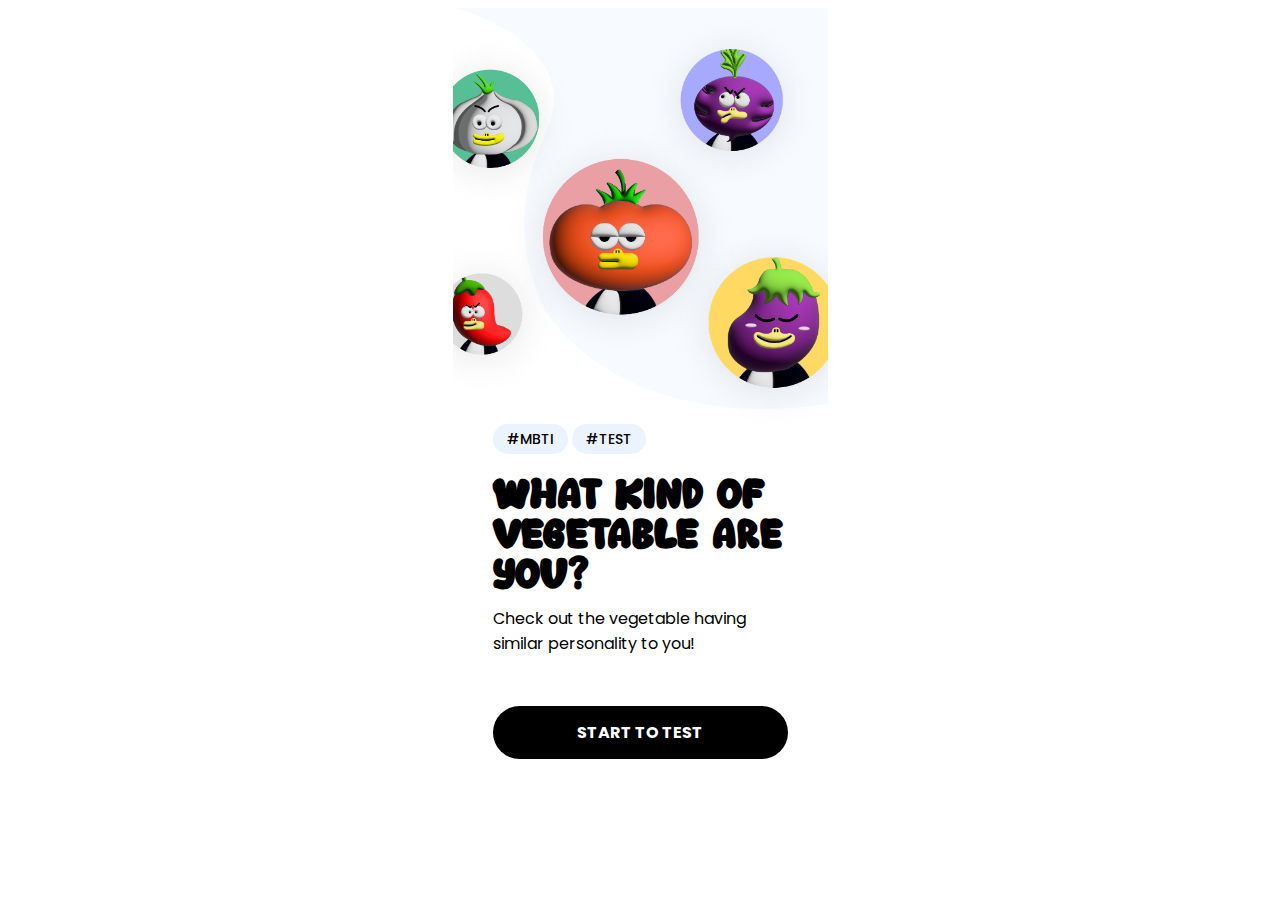
==== commit a9609d23: "final touch2" ====
--- a/PUI-FINAL/index.html
+++ b/PUI-FINAL/index.html
@@ -10,11 +10,11 @@
     <script src="https://code.jquery.com/jquery-3.5.1.min.js"></script>
 </head>
 <body>
-    <!-- 시작 화면 -->
+    <!-- welcome page -->
     <section id="start-page" role="group" aria-label="1/12">
         <div id="start-wrapper">
             <div class="imgarea">
-                <img id='start-char' src="./newversion/Group 59.png" alt="">
+                <img id='start-char' src="./newversion/Group 59.png" alt="five different vegetables, ISTP tomato, ESTJ onion, INTJ raddish, ENTP pepper, and INFP eggplant">
             </div>
 
             <div id="start-page-tag">
@@ -32,15 +32,11 @@
 
     </section>
 
-    <!-- 질문 화면 -->
+    <!-- questionnaire -->
     <section id="main-page">
         <div class="wrapper">
             <div id="q1" role="group" aria-label="2/12">
                 <div class="main-page-header">
-                    <!-- <div class="main-page-q-info">
-                        <img class="back_btn" src="./Vector 7.png" alt="">
-                        <p class="prev_btn">PREVIOUS QUESTION</p>
-                    </div> -->
                     <div class="q-sequence">1/12</div>
                 </div>
                 <div class="progress-bar">
@@ -53,7 +49,6 @@
                 </div>
         
                 <div class="main-page-option">
-                    <!-- <input type="radio" name="q1-test" value="1">Arrive 10 minutes before the meeting time -->
                     <button class="quest-1 quest-answer opt1" id="q1-option-1" value="1">Arrive 10 minutes before the meeting time</button>
                     <button class="quest-1 quest-answer opt2" id="q1-option-2" value="2">Arrive just in time for the meeting time</button>
                 </div>
@@ -61,10 +56,6 @@
         
             <div id="q2" role="group" aria-label="3/12">
                 <div class="main-page-header">
-                    <!-- <div class="main-page-q-info">
-                        <img class="back_btn" src="" alt="">
-                        <p class="prev_btn">PREVIOUS QUESTION</p>
-                    </div> -->
                     <div class="q-sequence">2/12</div>
                 </div>
                 <div class="progress-bar">
@@ -85,10 +76,6 @@
             
             <div  id="q3" role="group" aria-label="4/12">
                 <div class="main-page-header">
-                    <!-- <div class="main-page-q-info">
-                        <img class="back_btn" src="" alt="">
-                        <p class="prev_btn">PREVIOUS QUESTION</p>
-                    </div> -->
                     <div class="q-sequence">3/12</div>
                 </div>
                 <div class="progress-bar">
@@ -108,10 +95,6 @@
         
             <div id="q4" role="group" aria-label="5/12">
                 <div class="main-page-header">
-                    <!-- <div class="main-page-q-info">
-                        <img class="back_btn" src="" alt="">
-                        <p class="prev_btn">PREVIOUS QUESTION</p>
-                    </div> -->
                     <div class="q-sequence">4/12</div>
                 </div>
                 <div class="progress-bar">
@@ -131,10 +114,6 @@
         
             <div id="q5" role="group" aria-label="6/12">
                 <div class="main-page-header">
-                    <!-- <div class="main-page-q-info">
-                        <img class="back_btn" src="" alt="">
-                        <p class="prev_btn">PREVIOUS QUESTION</p>
-                    </div> -->
                     <div class="q-sequence">5/12</div>
                 </div>
                 <div class="progress-bar">
@@ -154,10 +133,6 @@
         
             <div id="q6" role="group" aria-label="7/12">
                 <div class="main-page-header">
-                    <!-- <div class="main-page-q-info">
-                        <img class="back_btn" src="" alt="">
-                        <p class="prev_btn">PREVIOUS QUESTION</p>
-                    </div> -->
                     <div class="q-sequence">6/12</div>
                 </div>
                 <div class="progress-bar">
@@ -178,10 +153,6 @@
         
             <div id="q7" role="group" aria-label="8/12">
                 <div class="main-page-header">
-                    <!-- <div class="main-page-q-info">
-                        <img class="back_btn" src="" alt="">
-                        <p class="prev_btn">PREVIOUS QUESTION</p>
-                    </div> -->
                     <div class="q-sequence">7/12</div>
                 </div>
                 <div class="progress-bar">
@@ -201,10 +172,6 @@
         
             <div id="q8" role="group" aria-label="9/12">
                 <div class="main-page-header">
-                    <!-- <div class="main-page-q-info">
-                        <img class="back_btn" src="" alt="">
-                        <p class="prev_btn">PREVIOUS QUESTION</p>
-                    </div> -->
                     <div class="q-sequence">8/12</div>
                 </div>
                 <div class="progress-bar">
@@ -224,10 +191,6 @@
         
             <div id="q9" role="group" aria-label="10/12">
                 <div class="main-page-header">
-                    <!-- <div class="main-page-q-info">
-                        <img class="back_btn" src="" alt="">
-                        <p class="prev_btn">PREVIOUS QUESTION</p>
-                    </div> -->
                     <div class="q-sequence">9/12</div>
                 </div>
                 <div class="progress-bar">
@@ -247,10 +210,6 @@
 
             <div id="q10" role="group" aria-label="10/12">
                 <div class="main-page-header">
-                    <!-- <div class="main-page-q-info">
-                        <img class="back_btn" src="" alt="">
-                        <p class="prev_btn">PREVIOUS QUESTION</p>
-                    </div> -->
                     <div class="q-sequence">10/12</div>
                 </div>
                 <div class="progress-bar">
@@ -270,10 +229,6 @@
 
             <div id="q11" role="group" aria-label="10/12">
                 <div class="main-page-header">
-                    <!-- <div class="main-page-q-info">
-                        <img class="back_btn" src="" alt="">
-                        <p class="prev_btn">PREVIOUS QUESTION</p>
-                    </div> -->
                     <div class="q-sequence">11/12</div>
                 </div>
                 <div class="progress-bar">
@@ -294,10 +249,6 @@
         
             <div id="q12" role="group" aria-label="11/12">
                 <div class="main-page-header">
-                    <!-- <div class="main-page-q-info">
-                        <img class="back_btn" src="" alt="">
-                        <p class="prev_btn">PREVIOUS QUESTION</p>
-                    </div> -->
                     <div class="q-sequence">12/12</div>
                 </div>
                 <div class="progress-bar">
@@ -318,69 +269,26 @@
     </section>
 
    
-    <!-- 분석 화면 -->
+    <!-- loading -->
     <div id="loading-page" role="group" aria-label="12/12">
         <div class="wrapper">
             <div class="loading-img-top">
-                <img class="loading-img" id="loading-img-1" src="https://jiwonl3.github.io/PUI-FINAL/PUI-FINAL/Loading-img/INFP.png" alt="">
-                <img class="loading-img" id="loading-img-2" src="https://jiwonl3.github.io/PUI-FINAL/PUI-FINAL/Loading-img/INFJ.png" alt="">
-                <img class="loading-img" id="loading-img-3" src="https://jiwonl3.github.io/PUI-FINAL/PUI-FINAL/Loading-img/ENTP.png" alt="">
-                <img class="loading-img" id="loading-img-4" src="https://jiwonl3.github.io/PUI-FINAL/PUI-FINAL/Loading-img/ISFP.png" alt="">
+                <img class="loading-img" id="loading-img-1" src="https://jiwonl3.github.io/PUI-FINAL/PUI-FINAL/Loading-img/INFP.png" alt="The eggplant character who represents INFP">
+                <img class="loading-img" id="loading-img-2" src="https://jiwonl3.github.io/PUI-FINAL/PUI-FINAL/Loading-img/INFJ.png" alt="The carrot character who represents INFJ">
+                <img class="loading-img" id="loading-img-3" src="https://jiwonl3.github.io/PUI-FINAL/PUI-FINAL/Loading-img/ENTP.png" alt="The pepper character who represents ENTP">
+                <img class="loading-img" id="loading-img-4" src="https://jiwonl3.github.io/PUI-FINAL/PUI-FINAL/Loading-img/ISFP.png" alt="The broccoli character who represents ISFP">
             </div>
             <div id="loading-text-test" class="loading-text">ANALYSING YOUR CHARACTER</div>
             <div class="loading-img-bottom">
-                <img class="loading-img" id="loading-img-5" src="https://jiwonl3.github.io/PUI-FINAL/PUI-FINAL/Loading-img/ISTP.png" alt="">
-                <img class="loading-img" id="loading-img-6" src="https://jiwonl3.github.io/PUI-FINAL/PUI-FINAL/Loading-img/INTJ.png" alt="">
-                <img class="loading-img" id="loading-img-7" src="https://jiwonl3.github.io/PUI-FINAL/PUI-FINAL/Loading-img/ISFJ.png" alt="">
-                <img class="loading-img" id="loading-img-8" src="https://jiwonl3.github.io/PUI-FINAL/PUI-FINAL/Loading-img/ISTJ.png" alt="">
+                <img class="loading-img" id="loading-img-5" src="https://jiwonl3.github.io/PUI-FINAL/PUI-FINAL/Loading-img/ISTP.png" alt="The tomato character who represents ISTP">
+                <img class="loading-img" id="loading-img-6" src="https://jiwonl3.github.io/PUI-FINAL/PUI-FINAL/Loading-img/INTJ.png" alt="The radish character who represents INTJ">
+                <img class="loading-img" id="loading-img-7" src="https://jiwonl3.github.io/PUI-FINAL/PUI-FINAL/Loading-img/ISFJ.png" alt="The potato character who represents ISFJ">
+                <img class="loading-img" id="loading-img-8" src="https://jiwonl3.github.io/PUI-FINAL/PUI-FINAL/Loading-img/ISTJ.png" alt="The cabbage character who represents ISTJ">
             </div>
 
             <button id="result-btn" class="show-result-btn">SHOW MY RESULT</button>
         </div>
     </div>
-
-    <!-- 결과 화면 -->
-    <section id="result-page">
-        <div class="wrapper">
-            <p class="mbti">#ISTP</p>
-            <h2 class="result-name">SOULLESS TOMATO</h2>
-            <p class="result-charac">You, who adapts well to any sudden change, are like a <b>TOMATO</b>which can be juice, jam, or ketchup.</p>
-        
-            <h3 class="result-desc">ABOUT TOMATO</h3>
-            <ul class="result-desc-list">
-                <li>You are realistic, objective, and logical person.</li>
-                <li>You adapt well to sudden changes and react calmly to emergency situations.</li>
-                <li>You're always looking for shortcuts. To put it more extreme, you even tend to save effort.</li>
-                <li>You're stubborn and have a strong subjectivity.</li>
-                <li>You're indifferent to things you are not interested in or to others.</li>
-            </ul>
-        
-            <div>
-                <h3 class="result-desc">ADVICE FOR TOMATO</h3>
-                <ul class="result-desc-list">
-                    <li>Try to give someone, who does something well, a small compliment!</li>
-                    <li>Try to give someone, who needs help, helps.</li>
-                </ul>
-            </div>
-        
-            <div>
-                <h3 class="result-desc">TOMATO HATES THESE</h3>
-                <ul class="result-desc-list">
-                    <li>Tomato dislikes being interrupted its personal time.</li>
-                    <li>Tomato is usually blunt, so don't get hurt!</li>
-                </ul>
-            </div>
-        
-            <div>
-                <h3 class="result-desc">PERFECT MATCH</h3>
-                <img class="result-desc-img" src="" alt="">
-                <img class="result-desc-img" src="" alt="">
-            </div>
-        
-            <button id="copy-btn">COPY TO SHARE</button>
-            <button id="redo-btn">REDO THE TEST</button>
-
-        </div>
     </section>
 </body>
 </html>--- a/PUI-FINAL/style.css
+++ b/PUI-FINAL/style.css
@@ -68,8 +68,8 @@
 
 h1 {
     font-family: 'cocola';
-    -webkit-text-stroke: 1px black;
-    color: white;
+    /* -webkit-text-stroke: 1px black; */
+    color: black;
     font-size: 42px;
     text-align: left;
     margin: 15px 40px 10px 40px;
@@ -94,7 +94,7 @@
     font-size: 16px;
     text-align: left;
     margin: 0px 40px 0px 40px;
-    color: #898989;
+    color: black;
 }
 
 #start-btn {
@@ -268,20 +268,19 @@
 }
 
 #result-btn {
-    display: none;
-    padding-top: 15px;
-    padding-bottom: 15px;
-    font-size: 16px;
-    font-weight: 700;
-    background-color: #2A5CF3;
+    background-color: black;
     border: none;
     color: white;
     text-align: center;
+    font-size: 16px;
+    font-family: 'poppins-bold';
+    margin: 50px auto auto auto;
+    cursor: pointer;
     text-decoration: none;
-    width: 100%;
-    border-radius: 10px;
-    margin-top: 150px;
-    cursor: pointer;
+    padding-top: 14px;
+    padding-bottom: 14px;
+    border-radius: 100px;
+    width: 295px;
 }
 
 
